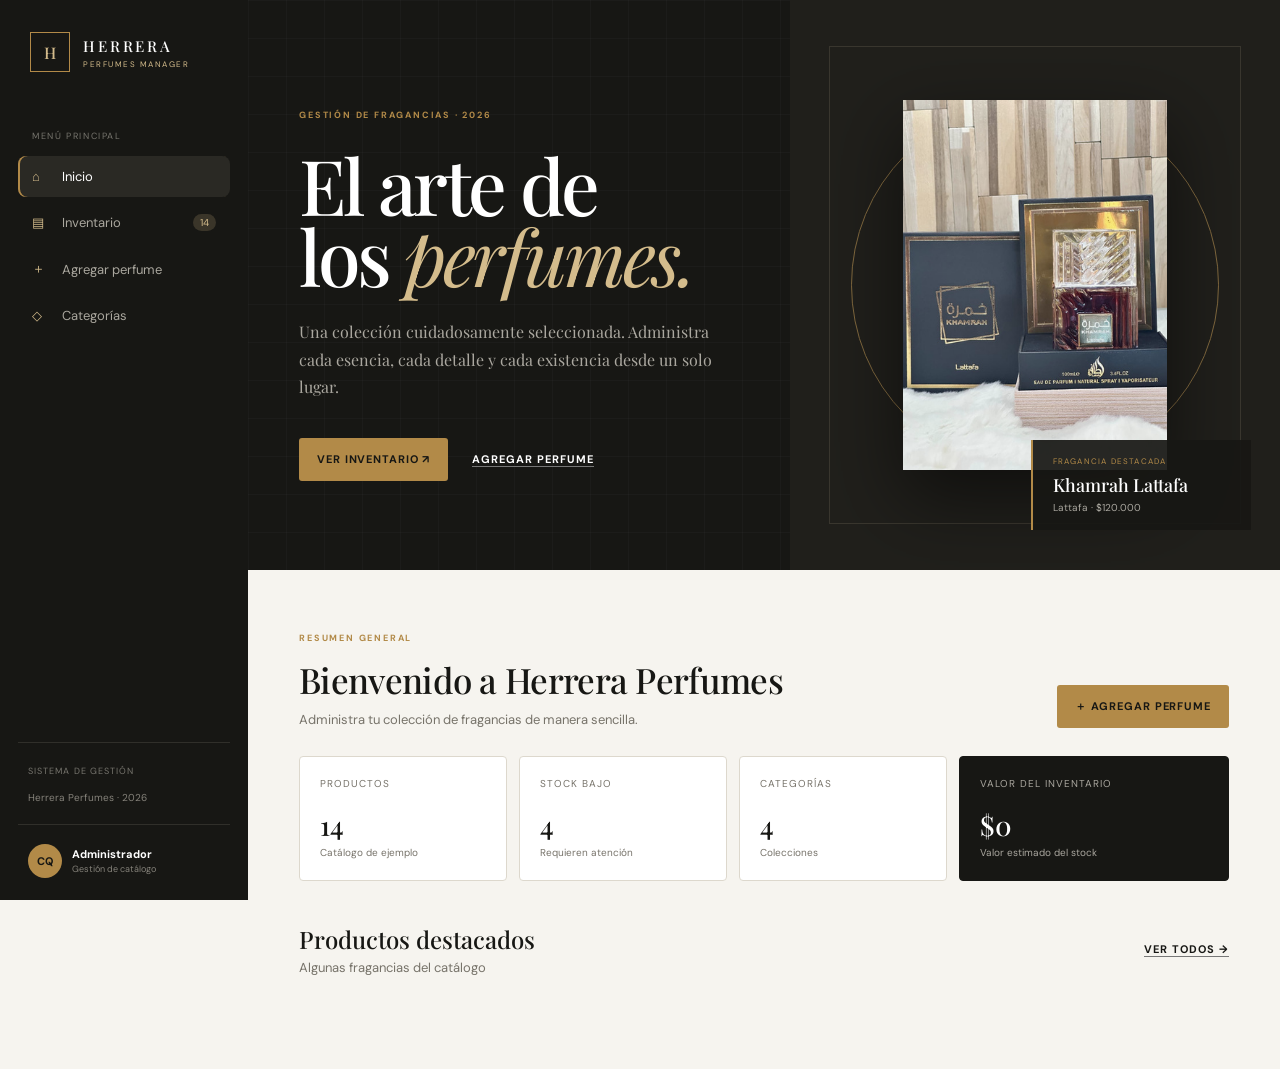
==== index.html @ 4393697f "Add files via upload" ====
<!doctype html>
<html lang="es">

<head>
  <meta charset="UTF-8">
  <meta name="viewport" content="width=device-width, initial-scale=1">
  <meta name="description" content="Herrera Perfumes, administrador de catálogo e inventario de fragancias.">
  <title>Herrera Perfumes Manager</title>
  <link rel="stylesheet" href="css/estilos.css">
  <link rel="stylesheet" href="css/componentes.css">
  <link rel="stylesheet" href="css/responsive.css">
  <script src="js/productos.js" defer></script>
  <script src="js/app.js" defer></script>
  <script src="js/inventario.js" defer></script>
  <script src="js/validaciones.js" defer></script>
</head>

<body>
  <div class="app-shell">
    <aside class="sidebar" id="sidebar">
      <div class="brand"><span class="brand-mark">H</span><span><b>HERRERA</b><small>PERFUMES MANAGER</small></span>
      </div>
      <p class="nav-label">MENÚ PRINCIPAL</p>
      <nav>
        <button class="nav-button active" data-view="home"><span>⌂</span> Inicio</button>
        <button class="nav-button" data-view="inventory"><span>▤</span> Inventario <em id="nav-count">14</em></button>
        <button class="nav-button" data-view="add"><span>＋</span> Agregar perfume</button>
        <button class="nav-button" data-view="categories"><span>◇</span> Categorías</button>
      </nav>
      <div class="sidebar-bottom">
        <p>SISTEMA DE GESTIÓN</p><small>Herrera Perfumes · 2026</small>
        <div class="profile"><span>CQ</span>
          <div><b>Administrador</b><small>Gestión de catálogo</small></div>
        </div>
      </div>
    </aside>
    <header class="mobile-header"><button id="mobile-toggle" aria-label="Abrir menú">☰</button><b>HERRERA
        <span>PERFUMES</span></b></header>
    <div class="mobile-nav" id="mobile-nav" hidden>
      <button data-view="home">Inicio</button><button data-view="inventory">Inventario</button><button
        data-view="add">Agregar perfume</button><button data-view="categories">Categorías</button>
    </div>
    <main id="main-content">
      <section class="view home-view" data-section="home">
        <div class="hero">
          <div class="hero-copy"><span class="eyebrow">GESTIÓN DE FRAGANCIAS · 2026</span>
            <h1>El arte de<br>los <i>perfumes.</i></h1>
            <p>Una colección cuidadosamente seleccionada. Administra cada esencia, cada detalle y cada existencia desde
              un solo lugar.</p>
            <div class="hero-actions"><button class="btn btn-primary" data-view="inventory">Ver inventario
                ↗</button><button class="text-link" data-view="add">Agregar perfume</button></div>
          </div>
          <div class="hero-product">
            <div class="gold-orbit"></div><img src="img/catalog/khamrah.jpg" alt="Perfume Khamrah Lattafa">
            <div class="hero-caption"><span>FRAGANCIA DESTACADA</span><b>Khamrah Lattafa</b><small>Lattafa ·
                $120.000</small></div>
          </div>
        </div>
        <div class="dashboard-block">
          <div class="section-head">
            <div><span class="eyebrow">RESUMEN GENERAL</span>
              <h2>Bienvenido a Herrera Perfumes</h2>
              <p>Administra tu colección de fragancias de manera sencilla.</p>
            </div><button class="btn btn-primary" data-view="add">＋ Agregar perfume</button>
          </div>
          <div class="stats">
            <article class="stat"><span>Productos</span><strong id="stat-products">14</strong><small>Catálogo de
                ejemplo</small></article>
            <article class="stat"><span>Stock bajo</span><strong id="stat-low">4</strong><small>Requieren
                atención</small></article>
            <article class="stat"><span>Categorías</span><strong>4</strong><small>Colecciones</small></article>
            <article class="stat stat-wide"><span>Valor del inventario</span><strong
                id="stat-value">$0</strong><small>Valor estimado del stock</small></article>
          </div>
          <div class="recent-head">
            <div>
              <h3>Productos destacados</h3>
              <p>Algunas fragancias del catálogo</p>
            </div><button class="text-link" data-view="inventory">Ver todos →</button>
          </div>
          <div class="product-grid" id="recent-grid"></div>
        </div>
      </section>
      <section class="view page" data-section="inventory" hidden>
        <div class="page-title">
          <div><span class="eyebrow">CATÁLOGO · REFERENCIAS</span>
            <h1>Inventario de perfumes</h1>
            <p>Consulta y administra los productos de Herrera Perfumes.</p>
          </div><button class="btn btn-primary" data-view="add">＋ Nuevo perfume</button>
        </div>
        <div class="filter-panel"><label class="search-box">⌕ <input id="search" type="search"
              placeholder="Buscar por nombre, marca o categoría..."><button id="clear-search"
              aria-label="Limpiar búsqueda">×</button></label>
          <div class="filters"><label class="select-field"><span>Categoría</span><select id="filter-category">
                <option>Todos</option>
                <option>Caballero</option>
                <option>Dama</option>
                <option>Unisex</option>
                <option>Sets</option>
              </select></label><label class="select-field"><span>Marca</span><select id="filter-brand">
                <option>Todas</option>
                <option>Lattafa</option>
                <option>Armaf</option>
                <option>Paco Rabanne</option>
                <option>Jean Paul Gaultier</option>
                <option>Valentino</option>
                <option>Carolina Herrera</option>
              </select></label><label class="select-field"><span>Estado</span><select id="filter-status">
                <option>Todos</option>
                <option>Disponible</option>
                <option>Stock bajo</option>
                <option>Agotado</option>
              </select></label><label class="select-field"><span>Ordenar por</span><select id="sort">
                <option>Nombre</option>
                <option>Precio menor</option>
                <option>Precio mayor</option>
                <option>Stock</option>
              </select></label></div>
        </div>
        <p class="result-label" id="result-label"></p>
        <div class="table-wrap">
          <table>
            <thead>
              <tr>
                <th>PRODUCTO</th>
                <th>CATEGORÍA</th>
                <th>AROMA</th>
                <th>PRECIO</th>
                <th>STOCK</th>
                <th>STOCK MÍNIMO</th>
                <th>ESTADO</th>
                <th>ACCIONES</th>
              </tr>
            </thead>
            <tbody id="inventory-rows"></tbody>
          </table>
        </div>
        <div id="empty-state" class="empty" hidden>
          <h3>No encontramos perfumes</h3>
          <p>Prueba cambiando la búsqueda o los filtros.</p>
        </div>
      </section>
      <section class="view page" data-section="add" hidden><button class="back-link" data-view="inventory">← Volver al
          inventario</button>
        <div class="page-title">
          <div><span class="eyebrow">CATÁLOGO · NUEVA REFERENCIA</span>
            <h1 id="form-title">Agregar nuevo perfume</h1>
            <p>Registra la información del nuevo producto para tu inventario.</p>
          </div>
        </div>
        <form id="product-form" novalidate>
          <div class="form-section image-section">
            <div class="section-number">01</div>
            <div>
              <h2>Imagen del perfume</h2>
              <p>Agrega una fotografía para identificar el producto.</p>
            </div>
            <div class="image-upload"><label for="field-image" class="upload-drop" id="image-preview"><span
                  class="upload-plus">＋</span><b>Subir imagen</b><small>Selecciona una imagen desde tu
                  equipo</small></label><input id="field-image" type="file" accept="image/*" hidden><small
                id="image-name">No se ha seleccionado una imagen.</small></div>
          </div>
          <div class="form-section">
            <div class="section-number">02</div>
            <div>
              <h2>Información básica</h2>
              <p>Nombre, marca y clasificación del perfume.</p>
            </div>
            <div class="form-grid"><label class="field"><span>Nombre del perfume *</span><input name="name"
                  id="field-name" required maxlength="80"><small class="field-error-text"
                  data-error="name"></small></label><label class="field"><span>Marca *</span><input name="brand"
                  id="field-brand" required maxlength="60"><small class="field-error-text"
                  data-error="brand"></small></label><label class="field"><span>Categoría *</span><select
                  name="category" id="field-category" required>
                  <option value="">Selecciona una categoría</option>
                  <option>Caballero</option>
                  <option>Dama</option>
                  <option>Unisex</option>
                  <option>Sets</option>
                </select><small class="field-error-text" data-error="category"></small></label><label
                class="field"><span>Familia aromática</span><input name="aroma" id="field-aroma"
                  placeholder="Ej. Cítrico y fresco"></label></div>
          </div>
          <div class="form-section">
            <div class="section-number">03</div>
            <div>
              <h2>Precio e inventario</h2>
              <p>Información de venta e inventario.</p>
            </div>
            <div class="form-grid"><label class="field"><span>Precio en COP *</span><input name="price" id="field-price"
                  type="number" min="1" step="1" required><small class="field-error-text"
                  data-error="price"></small></label><label class="field"><span>Unidades disponibles *</span><input
                  name="stock" id="field-stock" type="number" min="0" step="1" required><small class="field-error-text"
                  data-error="stock"></small></label><label class="field"><span>Stock mínimo *</span><input
                  name="minStock" id="field-minStock" type="number" min="0" step="1" value="3" required><small
                  class="field-error-text" data-error="minStock"></small></label><label
                class="field full-field"><span>Descripción del perfume</span><textarea name="description"
                  id="field-description" rows="3" placeholder="Describe brevemente la fragancia"></textarea></label>
            </div>
          </div>
          <div class="form-actions"><button type="button" class="btn btn-secondary"
              data-view="inventory">Cancelar</button><button type="submit" class="btn btn-primary"
              id="save-product">Guardar perfume</button></div>
          <p id="form-message" role="status" aria-live="polite"></p>
        </form>
      </section>
      <section class="view page" data-section="categories" hidden>
        <div class="page-title">
          <div><span class="eyebrow">ORGANIZACIÓN DEL CATÁLOGO</span>
            <h1>Categorías</h1>
            <p>Explora las colecciones de Herrera Perfumes.</p>
          </div>
        </div>
        <div class="category-grid" id="category-grid"></div>
      </section>
      <section class="view page" data-section="detail" hidden><button class="back-link" data-view="inventory">← Volver
          al inventario</button>
        <div id="detail-content"></div>
      </section>
      <div class="toast" id="toast" role="status" hidden></div>
      <div class="modal-backdrop" id="delete-modal" hidden>
        <div class="modal" role="dialog" aria-modal="true" aria-labelledby="modal-title"><button class="modal-close"
            id="modal-close" aria-label="Cerrar">×</button>
          <div class="modal-icon">!</div><span class="eyebrow">CONFIRMACIÓN</span>
          <h2 id="modal-title">¿Eliminar perfume?</h2>
          <p id="modal-text">Esta acción solo afecta la vista actual.</p>
          <div class="modal-actions"><button class="btn btn-secondary" id="cancel-delete">Cancelar</button><button
              class="btn btn-danger" id="confirm-delete">Eliminar perfume</button></div>
        </div>
      </div>
    </main>
  </div>
</body>

</html>
---- css/estilos.css ----
@import url('https://fonts.googleapis.com/css2?family=DM+Sans:wght@400;500;600;700&family=Playfair+Display:ital,wght@0,500;0,600;1,500&display=swap');
:root{--ink:#171714;--ink2:#26251f;--paper:#f6f4ef;--ivory:#eeeadf;--white:#fff;--gold:#b28a48;--gold-light:#d4bc8c;--muted:#77736a;--line:#ddd8cd;--danger:#8f4038;--success:#315e45;font-family:"DM Sans",sans-serif;color:var(--ink);background:var(--paper)}
*{box-sizing:border-box}body{margin:0;min-width:320px;background:var(--paper)}button,input,select,textarea{font:inherit}button{cursor:pointer}h1,h2,h3,h4,p{margin-top:0}h1,h2,h3,h4{font-family:"Playfair Display",serif;font-weight:500}.app-shell{min-height:100vh}main{margin-left:248px;min-height:100vh}.sidebar{width:248px;height:100vh;position:fixed;inset:0 auto 0 0;z-index:30;background:var(--ink);color:white;padding:32px 18px 22px;display:flex;flex-direction:column}.brand{display:flex;align-items:center;gap:13px;padding:0 12px}.brand-mark{width:40px;height:40px;border:1px solid var(--gold);display:grid;place-items:center;color:var(--gold-light);font:500 16px "Playfair Display"}.brand b,.brand small{display:block;letter-spacing:.19em}.brand b{font:500 15px "Playfair Display"}.brand small{color:var(--gold-light);font-size:8px;margin-top:3px}.nav-label{color:#77756e;font-size:9px;letter-spacing:.18em;margin:58px 14px 14px}.sidebar nav{display:grid;gap:5px}.nav-button,.sidebar-bottom button{background:transparent;border:0;color:#aaa79e;display:flex;align-items:center;width:100%;gap:13px;padding:12px 14px;border-radius:8px;text-align:left;font-size:13px;transition:.2s}.nav-button:hover,.nav-button.active{background:#2a2924;color:white}.nav-button.active{box-shadow:inset 2px 0 var(--gold)}.nav-button span{width:17px;color:var(--gold-light)}.nav-button em{margin-left:auto;background:#3a3529;color:var(--gold-light);font-style:normal;padding:2px 7px;border-radius:10px;font-size:10px}.sidebar-bottom{margin-top:auto;border-top:1px solid #302f2a;padding-top:14px}.sidebar-bottom p{color:#77756e;font-size:9px;letter-spacing:.12em;margin:8px 10px}.sidebar-bottom>small{color:#85827a;font-size:10px;margin-left:10px}.profile{display:flex;gap:10px;align-items:center;padding:19px 10px 0;margin-top:18px;border-top:1px solid #302f2a}.profile>span{width:34px;height:34px;border-radius:50%;background:var(--gold);color:var(--ink);display:grid;place-items:center;font-size:11px;font-weight:700}.profile b,.profile small{display:block}.profile b{font-size:11px}.profile small{color:#85827a;font-size:9px;margin-top:2px}.mobile-header,.mobile-nav{display:none}.hero{min-height:570px;background:var(--ink);color:white;display:grid;grid-template-columns:1.05fr .95fr;overflow:hidden}.hero-copy{padding:75px 4vw 55px;display:flex;flex-direction:column;align-items:flex-start;justify-content:center;background-image:linear-gradient(#ffffff06 1px,transparent 1px),linear-gradient(90deg,#ffffff06 1px,transparent 1px);background-size:38px 38px}.eyebrow{color:var(--gold);font-size:9px;font-weight:700;letter-spacing:.2em;text-transform:uppercase}.hero h1{font-size:clamp(52px,6vw,86px);line-height:.92;margin:28px 0;letter-spacing:-.045em}.hero h1 i{color:var(--gold-light);font-weight:400}.hero-copy>p{color:#aaa79f;font-family:"Playfair Display",serif;font-size:16px;line-height:1.7;max-width:460px}.hero-actions{display:flex;gap:24px;align-items:center;margin-top:22px}.btn{border:0;min-height:43px;padding:0 18px;display:inline-flex;justify-content:center;align-items:center;gap:8px;font-size:11px;text-transform:uppercase;letter-spacing:.08em;font-weight:700;transition:.2s;border-radius:3px}.btn:hover{transform:translateY(-1px)}.btn-primary{background:var(--gold);color:var(--ink)}.btn-primary:hover{background:#c29a56}.btn-secondary{background:white;color:var(--ink);border:1px solid var(--line)}.btn-danger{background:#f5e9e6;color:var(--danger);border:1px solid #dfc1bd}.text-link{border:0;background:transparent;color:inherit;padding:0;display:inline-flex;align-items:center;gap:5px;font-size:11px;font-weight:700;text-transform:uppercase;letter-spacing:.09em;border-bottom:1px solid #777}.hero-product{position:relative;min-height:540px;display:flex;align-items:center;justify-content:center;background:#201f1b;overflow:hidden}.hero-product:before{content:"";position:absolute;inset:8%;border:1px solid #39362e}.hero-product img{width:54%;height:65%;object-fit:cover;position:relative;z-index:2;box-shadow:0 28px 70px #0008;filter:saturate(.8)}.gold-orbit{position:absolute;width:min(390px,75%);aspect-ratio:1;border:1px solid #80683e;border-radius:50%}.hero-caption{position:absolute;z-index:3;bottom:40px;right:6%;background:#171714eb;padding:16px 20px;width:220px;border-left:2px solid var(--gold)}.hero-caption span,.hero-caption b,.hero-caption small{display:block}.hero-caption span{color:var(--gold);font-size:8px;letter-spacing:.15em}.hero-caption b{font:500 18px "Playfair Display";margin:7px 0 4px}.hero-caption small{color:#aaa79f;font-size:10px}.dashboard-block{padding:55px 4vw 75px}.section-head,.page-title{display:flex;align-items:flex-end;justify-content:space-between;gap:25px;margin-bottom:28px}.section-head h2,.page-title h1{margin:10px 0 8px;font-size:35px;letter-spacing:-.02em}.section-head p,.page-title p,.recent-head p{color:var(--muted);font-size:13px;margin-bottom:0}.stats{display:grid;grid-template-columns:repeat(3,1fr) 1.3fr;gap:12px;margin-bottom:42px}.stat{background:white;border:1px solid var(--line);padding:20px;min-height:125px;display:flex;flex-direction:column;border-radius:4px}.stat>span{color:var(--muted);font-size:10px;text-transform:uppercase;letter-spacing:.1em}.stat strong{font:500 27px "Playfair Display";margin:17px 0 3px}.stat small{color:var(--muted);font-size:10px}.stat-wide{background:var(--ink);color:white;border-color:var(--ink)}.stat-wide>span,.stat-wide small{color:#aaa79f}.recent-head{display:flex;align-items:center;justify-content:space-between;margin-bottom:18px}.recent-head h3{font-size:24px;margin-bottom:4px}.product-grid{display:grid;grid-template-columns:repeat(4,minmax(0,1fr));gap:14px}.product-card{background:white;border:1px solid var(--line);cursor:pointer;transition:transform .25s,box-shadow .25s;overflow:hidden}.product-card:hover{transform:translateY(-4px);box-shadow:0 15px 35px #28241912}.product-photo{height:205px;position:relative;background:var(--ivory);overflow:hidden}.product-photo img{width:100%;height:100%;object-fit:cover;transition:transform .4s}.product-card:hover img{transform:scale(1.03)}.product-card-body{padding:15px}.product-card-body>span{color:var(--gold);font-size:9px;font-weight:700;letter-spacing:.1em;text-transform:uppercase}.product-card h4{font-size:16px;margin:7px 0 17px;min-height:40px}.product-card-body>div{display:flex;justify-content:space-between;align-items:end;gap:6px}.product-card-body strong{font-size:14px}.product-card-body small{color:var(--muted);font-size:9px}.status{display:inline-flex;align-items:center;gap:6px;padding:5px 8px;background:white;border:1px solid var(--line);white-space:nowrap;font-size:9px;font-weight:600;border-radius:20px}.status i{width:6px;height:6px;background:var(--success);border-radius:50%}.status.stock-bajo{color:#815d1e;background:#faf5e9;border-color:#e8d9b9}.status.stock-bajo i{background:#b1822c}.status.agotado{color:var(--danger);background:#f7edeb;border-color:#e5cbc7}.status.agotado i{background:var(--danger)}.page{padding:55px 4vw 75px;max-width:1500px;margin:0 auto}.page-title{margin-bottom:28px}.filter-panel{background:white;border:1px solid var(--line);padding:16px;margin-bottom:20px}.search-box{height:48px;border:1px solid #cbc5b9;display:flex;align-items:center;gap:10px;padding:0 14px;background:#faf9f6}.search-box:focus-within{border-color:var(--gold);box-shadow:0 0 0 2px #b28a481c}.search-box input{flex:1;border:0;outline:0;background:transparent;font-size:13px;min-width:0}.search-box button{border:0;background:transparent;font-size:20px;color:var(--muted)}.filters{display:grid;grid-template-columns:repeat(4,1fr);gap:10px;margin-top:12px}.select-field span{display:block;color:var(--muted);font-size:9px;text-transform:uppercase;letter-spacing:.08em;margin:0 0 6px 2px}.select-field select,.field select,.field input,.field textarea{width:100%;border:1px solid var(--line);background:white;padding:0 12px;min-height:42px;outline:none;border-radius:2px;color:var(--ink)}.select-field select:focus,.field select:focus,.field input:focus,.field textarea:focus{border-color:var(--gold);box-shadow:0 0 0 2px #b28a4817}.result-label{font-size:12px;color:var(--muted);margin:24px 0 12px}.result-label b{float:right;color:var(--ink)}.table-wrap{background:white;border:1px solid var(--line);overflow-x:auto}table{border-collapse:collapse;width:100%;min-width:900px}th{text-align:left;color:var(--muted);font-size:9px;text-transform:uppercase;letter-spacing:.09em;padding:13px 14px;background:#f4f2ec;border-bottom:1px solid var(--line)}td{padding:11px 14px;border-bottom:1px solid #ebe7df;font-size:11px}tbody tr:hover{background:#fbfaf7}.product-cell{display:flex;align-items:center;gap:11px;border:0;background:transparent;text-align:left;padding:0}.product-cell img{width:44px;height:50px;object-fit:cover;background:var(--ivory)}.product-cell b,.product-cell small{display:block}.product-cell b{font-size:12px;max-width:190px}.product-cell small{color:var(--muted);font-size:8px;margin-top:4px}.row-actions{display:flex;gap:8px}.row-actions button{border:0;background:transparent;font-size:10px;font-weight:600;text-decoration:underline;text-underline-offset:3px}.row-actions .delete{color:var(--danger)}.empty{text-align:center;padding:55px 20px;color:var(--muted)}.empty h3{color:var(--ink)}.form-section{display:grid;grid-template-columns:38px 200px 1fr;gap:22px;background:white;border:1px solid var(--line);padding:26px;margin-bottom:12px}.section-number{color:var(--gold);font:500 14px "Playfair Display";border-top:1px solid var(--gold);padding-top:7px}.form-section h2{font-size:18px;margin:0 0 7px}.form-section>div>p{color:var(--muted);font-size:10px;line-height:1.5;margin:0}.form-grid{display:grid;grid-template-columns:1fr 1fr;gap:17px 14px}.field>span{display:block;font-size:10px;font-weight:600;margin-bottom:7px}.field-error-text{display:block;color:var(--danger);font-size:10px;margin-top:5px;min-height:0}.field.invalid input,.field.invalid select{border-color:var(--danger);background:#fffafa}.field textarea{padding:12px;resize:vertical}.full-field{grid-column:1/-1}.form-actions{display:flex;justify-content:flex-end;gap:9px;padding:15px 0}.back-link{border:0;background:transparent;padding:0;color:var(--muted);font-size:11px;margin-bottom:25px}.category-grid{display:grid;grid-template-columns:repeat(4,minmax(0,1fr));gap:15px}.category-card{position:relative;min-height:280px;overflow:hidden;background:var(--ink);color:white;text-align:left;border:0;padding:0}.category-card img{position:absolute;inset:0;width:100%;height:100%;object-fit:cover;opacity:.65;transition:transform .3s}.category-card:hover img{transform:scale(1.04)}.category-card span{position:absolute;inset:auto 0 0;padding:24px;background:linear-gradient(transparent,#000d)}.category-card small,.category-card b,.category-card em{display:block}.category-card small{font-size:10px;color:var(--gold-light)}.category-card b{font:500 24px "Playfair Display";margin:6px 0}.category-card em{font-style:normal;font-size:10px}.notice{background:white;border:1px solid var(--line);padding:28px;max-width:650px}.notice p{color:var(--muted);line-height:1.6;font-size:13px}.detail-layout{display:grid;grid-template-columns:1fr 1fr;background:white;border:1px solid var(--line)}.detail-photo{background:var(--ivory);padding:35px;display:grid;place-items:center}.detail-photo img{width:75%;height:400px;object-fit:cover}.detail-info{padding:40px}.detail-info h2{font-size:38px}.detail-info .price{font-size:25px;font-weight:700}.detail-info p{line-height:1.7;color:var(--muted)}.toast{position:fixed;z-index:60;top:20px;right:24px;background:var(--ink);color:white;padding:14px 18px;font-size:12px;box-shadow:0 12px 30px #0003}.modal-backdrop{position:fixed;z-index:80;inset:0;background:#0009;display:grid;place-items:center;padding:20px}.modal{width:min(460px,100%);background:var(--paper);padding:30px;position:relative;box-shadow:0 20px 60px #0004}.modal-close{position:absolute;right:15px;top:12px;border:0;background:transparent;font-size:24px}.modal-icon{width:40px;height:40px;border:1px solid var(--gold);display:grid;place-items:center;color:var(--gold);font-size:22px;margin-bottom:18px}.modal h2{font-size:28px;margin:10px 0}.modal p{font-size:13px;color:var(--muted);line-height:1.6}.modal-actions{display:flex;justify-content:flex-end;gap:9px;margin-top:24px}[hidden]{display:none!important}#form-message{font-size:12px;color:var(--success)}

/* Carga de imagen en el formulario de alta/edición */
.image-upload{min-width:0}.upload-drop{height:150px;width:100%;border:1px dashed #c9c1b2;background:#faf9f6;display:flex;flex-direction:column;align-items:center;justify-content:center;gap:7px;cursor:pointer;position:relative;overflow:hidden;color:var(--ink)}.upload-plus{width:28px;height:28px;border:1px solid var(--gold);color:var(--gold);display:grid;place-items:center;font-size:20px}.upload-drop b{font-size:11px}.upload-drop small,.image-upload>small{font-size:10px;color:var(--muted)}.image-upload>small{display:block;margin-top:8px}.upload-drop img{width:100%;height:100%;object-fit:contain;padding:8px}.upload-overlay{position:absolute;bottom:0;left:0;right:0;background:#171714d9;color:white;text-align:center;padding:8px;font-size:10px}.image-section{align-items:start}
---- css/responsive.css ----
@media(max-width:1100px){.product-grid{grid-template-columns:repeat(3,minmax(0,1fr))}.stats{grid-template-columns:repeat(2,minmax(0,1fr))}.category-grid{grid-template-columns:repeat(2,minmax(0,1fr))}.form-section{grid-template-columns:30px 150px 1fr}.hero h1{font-size:clamp(48px,6vw,70px)}}@media(max-width:760px){main{margin-left:0}.sidebar{display:none}.mobile-header{height:62px;background:var(--ink);color:white;display:flex;align-items:center;gap:15px;padding:0 18px;position:sticky;top:0;z-index:40}.mobile-header button{border:1px solid #484337;background:transparent;color:white;width:38px;height:36px;font-size:19px}.mobile-header b{font:500 15px "Playfair Display";letter-spacing:.1em}.mobile-header b span{color:var(--gold-light);font-size:10px}.mobile-nav{position:sticky;top:62px;z-index:39;background:#24231f;padding:10px;display:grid;grid-template-columns:repeat(2,1fr);gap:6px}.mobile-nav button{background:#302e28;color:#eee;border:0;padding:12px;text-align:left}.hero{grid-template-columns:1fr}.hero-copy{padding:55px 25px}.hero h1{font-size:62px}.hero-product{min-height:390px}.hero-product img{height:270px;width:auto;max-width:55%}.gold-orbit{width:280px}.hero-caption{bottom:20px;right:15px}.dashboard-block,.page{padding:35px 18px 50px}.section-head,.page-title{align-items:flex-start;flex-direction:column}.section-head h2,.page-title h1{font-size:30px}.stats{grid-template-columns:repeat(2,minmax(0,1fr))}.product-grid{grid-template-columns:repeat(2,minmax(0,1fr));gap:10px}.product-photo{height:170px}.product-card-body{padding:11px}.product-card h4{font-size:14px}.product-card-body>div{align-items:flex-start;flex-direction:column}.filters{grid-template-columns:repeat(2,minmax(0,1fr))}.form-section{grid-template-columns:28px 1fr;gap:12px;padding:18px}.form-section>div:nth-child(2){grid-column:2}.form-grid{grid-column:1/-1;grid-template-columns:1fr}.form-section>div:nth-child(3){grid-column:1/-1}.detail-layout{grid-template-columns:1fr}.detail-photo img{height:300px}.detail-info{padding:25px}.category-grid{grid-template-columns:repeat(2,minmax(0,1fr))}.category-card{min-height:220px}}@media(max-width:420px){.hero h1{font-size:50px}.hero-actions{gap:15px;flex-wrap:wrap}.stats{grid-template-columns:1fr 1fr}.stat{padding:14px}.stat strong{font-size:22px}.product-grid{grid-template-columns:1fr 1fr}.product-photo{height:140px}.filters{grid-template-columns:1fr}.category-grid{grid-template-columns:1fr}.category-card{min-height:240px}.recent-head{align-items:flex-start;gap:12px}.form-actions{flex-wrap:wrap}}
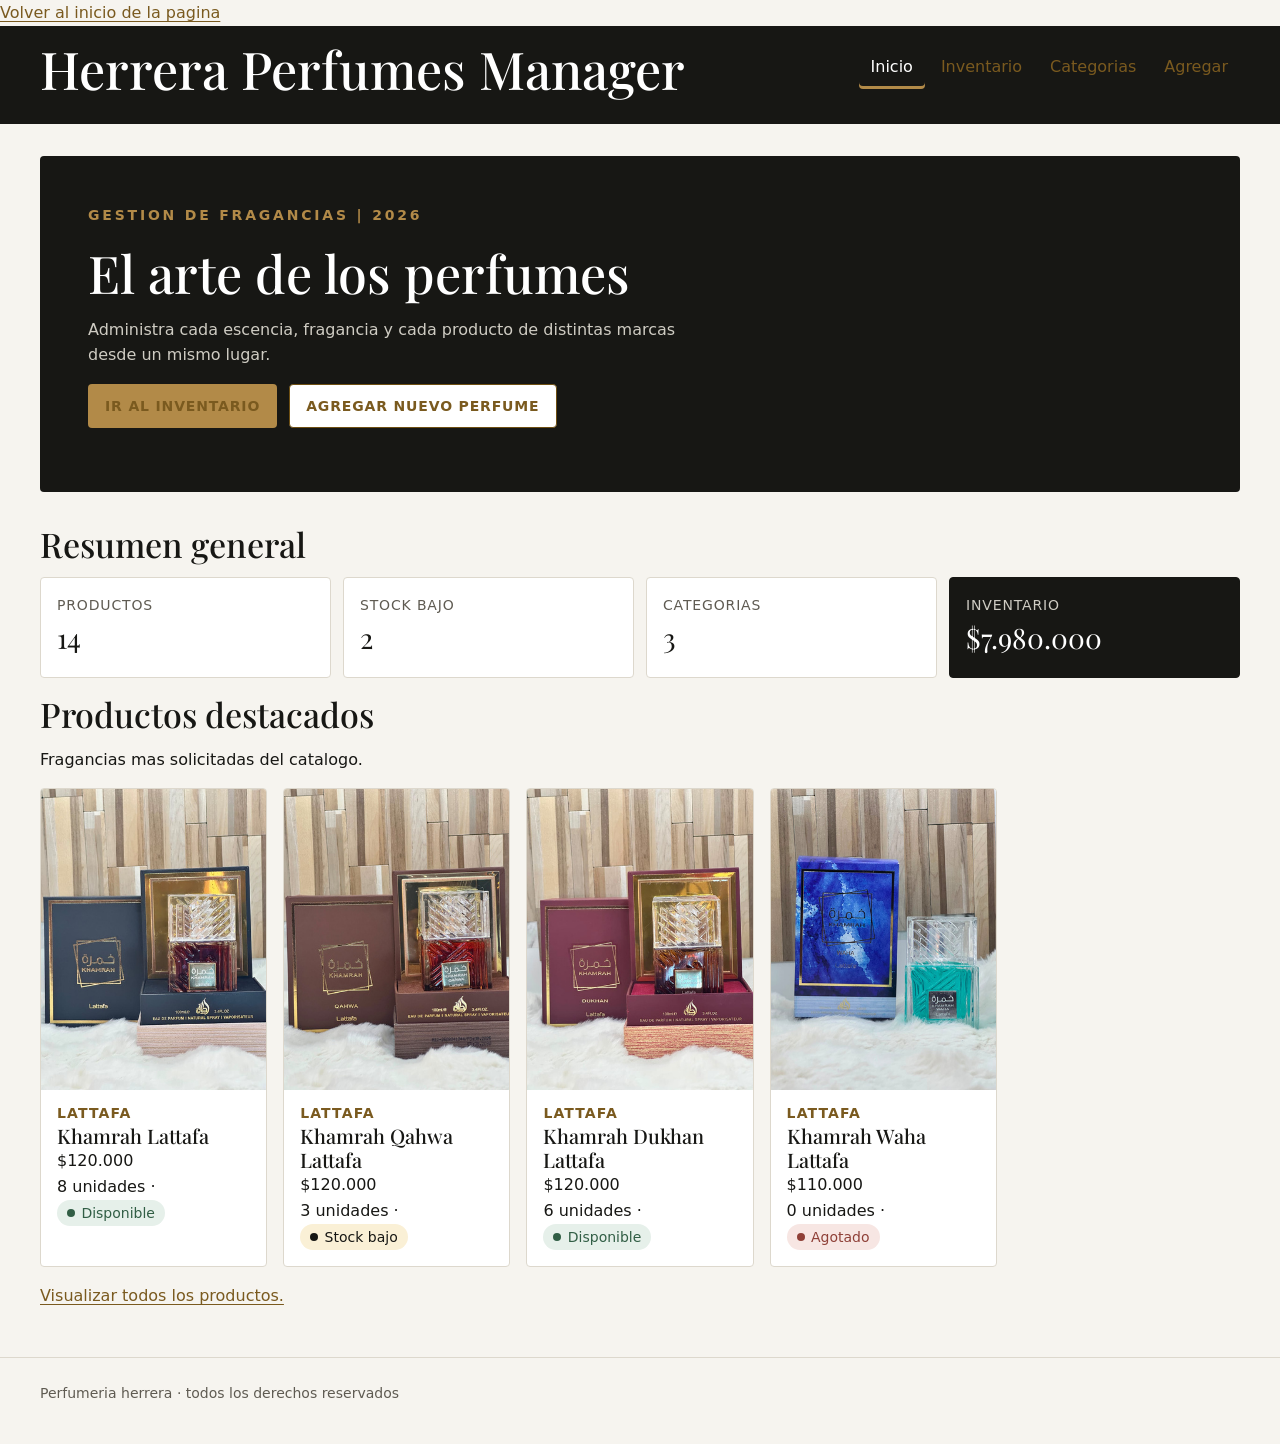
==== commit 4bb76c84: "index al mismo nivel que raiz" ====
--- a/index.html
+++ b/index.html
@@ -1,235 +1,106 @@
-<!doctype html>
+<!DOCTYPE html>
 <html lang="es">
+<head>
+    <meta charset="UTF-8">
+    <meta name="viewport" content="width=device-width, initial-scale=1.0">
+    <meta name="description" content="Administrador de catalogo e invnetario de fragancias.">
+    <title>Herrera Perfumes Manager</title>
+    <link rel="preconnect" href="https://fonts.googleapis.com">
+    <link rel="preconnect" href="https://fonts.gstatic.com" crossorigin>
+    <link rel="stylesheet"
+      href="https://fonts.googleapis.com/css2?family=DM+Sans:wght@400;500;700&family=Playfair+Display:wght@500;600&display=swap">
+    <link rel="stylesheet" href="src/styles/base.css">
+    <link rel="stylesheet" href="src/styles/componentes.css">
+    <link rel="stylesheet" href="src/styles/layout.css">
 
-<head>
-  <meta charset="UTF-8">
-  <meta name="viewport" content="width=device-width, initial-scale=1">
-  <meta name="description" content="Herrera Perfumes, administrador de catálogo e inventario de fragancias.">
-  <title>Herrera Perfumes Manager</title>
-  <link rel="stylesheet" href="css/estilos.css">
-  <link rel="stylesheet" href="css/componentes.css">
-  <link rel="stylesheet" href="css/responsive.css">
-  <script src="js/productos.js" defer></script>
-  <script src="js/app.js" defer></script>
-  <script src="js/inventario.js" defer></script>
-  <script src="js/validaciones.js" defer></script>
+    <script src="src/js/datos.js" defer></script> 
+    <script src="src/js/utilidades.js" defer></script> 
+    <script src="src/js/almacen.js" defer></script> 
+    <script src="src/js/inicio.js" defer></script>
 </head>
+<body>
+    <a class="enlace-regresar" href="#contenido-principal">Volver al inicio de la pagina</a>
+    <header>
+        <h1>Herrera Perfumes Manager</h1>
+        <nav aria-label="Principal">
+             <ul>
+                <li><a href="index.html" aria-current="page">Inicio</a></li>
+                <li><a href="src/inventario.html">Inventario</a></li>
+                <li><a href="src/categorias.html">Categorias</a></li>
+                <li><a href="src/agregar.html">Agregar</a></li> 
+             </ul>
+        </nav>
+    </header>
+   <main id="contenido-principal">
+        <section class="portada" aria-labelledby="titulo-portada">
+            <p>Gestion de fragancias | 2026</p>
+            <h1 id="titulo-portada">El arte de los perfumes</h1>
+            <p>Administra cada escencia, fragancia y cada producto de distintas marcas desde un mismo lugar.</p>
+            <p class="acciones">
+                <a class="boton" href="inventario.html">Ir al inventario</a>
+                <a class="boton boton--secundario" href="agregar.html">Agregar nuevo perfume</a>
+            </p>
+        </section>
 
-<body>
-  <div class="app-shell">
-    <aside class="sidebar" id="sidebar">
-      <div class="brand"><span class="brand-mark">H</span><span><b>HERRERA</b><small>PERFUMES MANAGER</small></span>
-      </div>
-      <p class="nav-label">MENÚ PRINCIPAL</p>
-      <nav>
-        <button class="nav-button active" data-view="home"><span>⌂</span> Inicio</button>
-        <button class="nav-button" data-view="inventory"><span>▤</span> Inventario <em id="nav-count">14</em></button>
-        <button class="nav-button" data-view="add"><span>＋</span> Agregar perfume</button>
-        <button class="nav-button" data-view="categories"><span>◇</span> Categorías</button>
-      </nav>
-      <div class="sidebar-bottom">
-        <p>SISTEMA DE GESTIÓN</p><small>Herrera Perfumes · 2026</small>
-        <div class="profile"><span>CQ</span>
-          <div><b>Administrador</b><small>Gestión de catálogo</small></div>
-        </div>
-      </div>
-    </aside>
-    <header class="mobile-header"><button id="mobile-toggle" aria-label="Abrir menú">☰</button><b>HERRERA
-        <span>PERFUMES</span></b></header>
-    <div class="mobile-nav" id="mobile-nav" hidden>
-      <button data-view="home">Inicio</button><button data-view="inventory">Inventario</button><button
-        data-view="add">Agregar perfume</button><button data-view="categories">Categorías</button>
-    </div>
-    <main id="main-content">
-      <section class="view home-view" data-section="home">
-        <div class="hero">
-          <div class="hero-copy"><span class="eyebrow">GESTIÓN DE FRAGANCIAS · 2026</span>
-            <h1>El arte de<br>los <i>perfumes.</i></h1>
-            <p>Una colección cuidadosamente seleccionada. Administra cada esencia, cada detalle y cada existencia desde
-              un solo lugar.</p>
-            <div class="hero-actions"><button class="btn btn-primary" data-view="inventory">Ver inventario
-                ↗</button><button class="text-link" data-view="add">Agregar perfume</button></div>
-          </div>
-          <div class="hero-product">
-            <div class="gold-orbit"></div><img src="img/catalog/khamrah.jpg" alt="Perfume Khamrah Lattafa">
-            <div class="hero-caption"><span>FRAGANCIA DESTACADA</span><b>Khamrah Lattafa</b><small>Lattafa ·
-                $120.000</small></div>
-          </div>
-        </div>
-        <div class="dashboard-block">
-          <div class="section-head">
-            <div><span class="eyebrow">RESUMEN GENERAL</span>
-              <h2>Bienvenido a Herrera Perfumes</h2>
-              <p>Administra tu colección de fragancias de manera sencilla.</p>
-            </div><button class="btn btn-primary" data-view="add">＋ Agregar perfume</button>
-          </div>
-          <div class="stats">
-            <article class="stat"><span>Productos</span><strong id="stat-products">14</strong><small>Catálogo de
-                ejemplo</small></article>
-            <article class="stat"><span>Stock bajo</span><strong id="stat-low">4</strong><small>Requieren
-                atención</small></article>
-            <article class="stat"><span>Categorías</span><strong>4</strong><small>Colecciones</small></article>
-            <article class="stat stat-wide"><span>Valor del inventario</span><strong
-                id="stat-value">$0</strong><small>Valor estimado del stock</small></article>
-          </div>
-          <div class="recent-head">
-            <div>
-              <h3>Productos destacados</h3>
-              <p>Algunas fragancias del catálogo</p>
-            </div><button class="text-link" data-view="inventory">Ver todos →</button>
-          </div>
-          <div class="product-grid" id="recent-grid"></div>
-        </div>
-      </section>
-      <section class="view page" data-section="inventory" hidden>
-        <div class="page-title">
-          <div><span class="eyebrow">CATÁLOGO · REFERENCIAS</span>
-            <h1>Inventario de perfumes</h1>
-            <p>Consulta y administra los productos de Herrera Perfumes.</p>
-          </div><button class="btn btn-primary" data-view="add">＋ Nuevo perfume</button>
-        </div>
-        <div class="filter-panel"><label class="search-box">⌕ <input id="search" type="search"
-              placeholder="Buscar por nombre, marca o categoría..."><button id="clear-search"
-              aria-label="Limpiar búsqueda">×</button></label>
-          <div class="filters"><label class="select-field"><span>Categoría</span><select id="filter-category">
-                <option>Todos</option>
-                <option>Caballero</option>
-                <option>Dama</option>
-                <option>Unisex</option>
-                <option>Sets</option>
-              </select></label><label class="select-field"><span>Marca</span><select id="filter-brand">
-                <option>Todas</option>
-                <option>Lattafa</option>
-                <option>Armaf</option>
-                <option>Paco Rabanne</option>
-                <option>Jean Paul Gaultier</option>
-                <option>Valentino</option>
-                <option>Carolina Herrera</option>
-              </select></label><label class="select-field"><span>Estado</span><select id="filter-status">
-                <option>Todos</option>
-                <option>Disponible</option>
-                <option>Stock bajo</option>
-                <option>Agotado</option>
-              </select></label><label class="select-field"><span>Ordenar por</span><select id="sort">
-                <option>Nombre</option>
-                <option>Precio menor</option>
-                <option>Precio mayor</option>
-                <option>Stock</option>
-              </select></label></div>
-        </div>
-        <p class="result-label" id="result-label"></p>
-        <div class="table-wrap">
-          <table>
-            <thead>
-              <tr>
-                <th>PRODUCTO</th>
-                <th>CATEGORÍA</th>
-                <th>AROMA</th>
-                <th>PRECIO</th>
-                <th>STOCK</th>
-                <th>STOCK MÍNIMO</th>
-                <th>ESTADO</th>
-                <th>ACCIONES</th>
-              </tr>
-            </thead>
-            <tbody id="inventory-rows"></tbody>
-          </table>
-        </div>
-        <div id="empty-state" class="empty" hidden>
-          <h3>No encontramos perfumes</h3>
-          <p>Prueba cambiando la búsqueda o los filtros.</p>
-        </div>
-      </section>
-      <section class="view page" data-section="add" hidden><button class="back-link" data-view="inventory">← Volver al
-          inventario</button>
-        <div class="page-title">
-          <div><span class="eyebrow">CATÁLOGO · NUEVA REFERENCIA</span>
-            <h1 id="form-title">Agregar nuevo perfume</h1>
-            <p>Registra la información del nuevo producto para tu inventario.</p>
-          </div>
-        </div>
-        <form id="product-form" novalidate>
-          <div class="form-section image-section">
-            <div class="section-number">01</div>
-            <div>
-              <h2>Imagen del perfume</h2>
-              <p>Agrega una fotografía para identificar el producto.</p>
-            </div>
-            <div class="image-upload"><label for="field-image" class="upload-drop" id="image-preview"><span
-                  class="upload-plus">＋</span><b>Subir imagen</b><small>Selecciona una imagen desde tu
-                  equipo</small></label><input id="field-image" type="file" accept="image/*" hidden><small
-                id="image-name">No se ha seleccionado una imagen.</small></div>
-          </div>
-          <div class="form-section">
-            <div class="section-number">02</div>
-            <div>
-              <h2>Información básica</h2>
-              <p>Nombre, marca y clasificación del perfume.</p>
-            </div>
-            <div class="form-grid"><label class="field"><span>Nombre del perfume *</span><input name="name"
-                  id="field-name" required maxlength="80"><small class="field-error-text"
-                  data-error="name"></small></label><label class="field"><span>Marca *</span><input name="brand"
-                  id="field-brand" required maxlength="60"><small class="field-error-text"
-                  data-error="brand"></small></label><label class="field"><span>Categoría *</span><select
-                  name="category" id="field-category" required>
-                  <option value="">Selecciona una categoría</option>
-                  <option>Caballero</option>
-                  <option>Dama</option>
-                  <option>Unisex</option>
-                  <option>Sets</option>
-                </select><small class="field-error-text" data-error="category"></small></label><label
-                class="field"><span>Familia aromática</span><input name="aroma" id="field-aroma"
-                  placeholder="Ej. Cítrico y fresco"></label></div>
-          </div>
-          <div class="form-section">
-            <div class="section-number">03</div>
-            <div>
-              <h2>Precio e inventario</h2>
-              <p>Información de venta e inventario.</p>
-            </div>
-            <div class="form-grid"><label class="field"><span>Precio en COP *</span><input name="price" id="field-price"
-                  type="number" min="1" step="1" required><small class="field-error-text"
-                  data-error="price"></small></label><label class="field"><span>Unidades disponibles *</span><input
-                  name="stock" id="field-stock" type="number" min="0" step="1" required><small class="field-error-text"
-                  data-error="stock"></small></label><label class="field"><span>Stock mínimo *</span><input
-                  name="minStock" id="field-minStock" type="number" min="0" step="1" value="3" required><small
-                  class="field-error-text" data-error="minStock"></small></label><label
-                class="field full-field"><span>Descripción del perfume</span><textarea name="description"
-                  id="field-description" rows="3" placeholder="Describe brevemente la fragancia"></textarea></label>
-            </div>
-          </div>
-          <div class="form-actions"><button type="button" class="btn btn-secondary"
-              data-view="inventory">Cancelar</button><button type="submit" class="btn btn-primary"
-              id="save-product">Guardar perfume</button></div>
-          <p id="form-message" role="status" aria-live="polite"></p>
-        </form>
-      </section>
-      <section class="view page" data-section="categories" hidden>
-        <div class="page-title">
-          <div><span class="eyebrow">ORGANIZACIÓN DEL CATÁLOGO</span>
-            <h1>Categorías</h1>
-            <p>Explora las colecciones de Herrera Perfumes.</p>
-          </div>
-        </div>
-        <div class="category-grid" id="category-grid"></div>
-      </section>
-      <section class="view page" data-section="detail" hidden><button class="back-link" data-view="inventory">← Volver
-          al inventario</button>
-        <div id="detail-content"></div>
-      </section>
-      <div class="toast" id="toast" role="status" hidden></div>
-      <div class="modal-backdrop" id="delete-modal" hidden>
-        <div class="modal" role="dialog" aria-modal="true" aria-labelledby="modal-title"><button class="modal-close"
-            id="modal-close" aria-label="Cerrar">×</button>
-          <div class="modal-icon">!</div><span class="eyebrow">CONFIRMACIÓN</span>
-          <h2 id="modal-title">¿Eliminar perfume?</h2>
-          <p id="modal-text">Esta acción solo afecta la vista actual.</p>
-          <div class="modal-actions"><button class="btn btn-secondary" id="cancel-delete">Cancelar</button><button
-              class="btn btn-danger" id="confirm-delete">Eliminar perfume</button></div>
-        </div>
-      </div>
-    </main>
-  </div>
+        <section aria-labelledby="titulo-resumen">
+            <h2 id="titulo-resumen">Resumen general</h2>
+            <dl class="estadisticas">
+                <div>
+                    <dt>Productos</dt>
+                    <dd id="resumen-productos">-</dd>
+                </div>
+                <div>
+                    <dt>Stock bajo</dt>
+                    <dd id="resumen-bajo-stock">-</dd>
+                </div>
+                <div>
+                    <dt>Categorias</dt>
+                    <dd id="resumen-categorias">-</dd>
+                </div>
+                <div>
+                    <dt>Inventario</dt>
+                    <dd id="resumen-inventario">-</dd>
+                </div>
+            </dl>
+        </section>
+
+        <section aria-labelledby="titulo-destacados">
+            <h2 id="titulo-destacados">Productos destacados</h2>
+            <p>Fragancias mas solicitadas del catalogo.</p>
+
+            <ul class="rejilla" id="lista-destacados">
+                <!--Toca hablar con cristian sobre los elementos que apraceran aqui-->
+                <li>
+                    <article class="tarjeta" data-estado="disponible">
+                        <img src="img/catalog/khamrah.jpg"
+                        alt="frasco del perfume Khamrah Laffata"
+                        width="300" height="400" loading="lazy">
+                        <p>Laffata</p>
+                        <h3><a href="detalle.html?id=1">Khamrah Laffata</a></h3>
+                        <data value="120000">$120.000</data>
+                        <p>8 Unidades · <span class="estado">Disponible</span></p>
+                    </article>
+                </li>
+            </ul>
+
+            <p><a href="inventario.html">Visualizar todos los productos.</a></p>
+        </section>
+
+        <template id="plantilla-tarjeta">
+            <li>
+                <article class="tarjeta">
+                    <img src="data:," alt="" width="300" height="400" loading="lazy">
+                    <p data-campo="marca"></p>
+                    <h3><a href="#" data-campo="nombre"></a></h3>
+                    <p><data data-campo="precio"></data></p>
+                    <p><span data-campo="stock">·</span><span class="estado" data-campo="estado"></span></p>
+                </article>
+            </li>
+        </template>
+   </main> 
+
+   <footer>
+        <p>Perfumeria herrera · todos los derechos reservados</p>
+   </footer>
 </body>
-
 </html>
--- a/src/styles/base.css
+++ b/src/styles/base.css
@@ -0,0 +1,142 @@
+:root{
+    --color-tinta: #171714;
+    --color-papel: #f6f4ef;
+    --color-marfil: #eeeadf;
+    --color-blanco: #ffffff;
+    --color-linea: #ddd8cd;
+    --color-texto: var(--color-tinta);
+    --color-texto-suave: #5f5b52;
+    --color-dorado: #b28a48;
+    --color-dorado-claro: #d4bc8c;
+    --color-dorado-oscuro: #7a5a1f;
+    --color-peligro: #8f4038;
+    --color-exito: #315e45;
+
+    --fuente-texto: "DM-sans", system-ui, apple-system, "segoe UI", sans-serif;
+    --fuente-titulo: "Playfair Display", Georgia, "Times New Roman", serif;
+
+    --espacio-1: 0.25rem;
+    --espacio-2: 0.5rem;
+    --espacio-3: 0.75rem;
+    --espacio-4: 1rem;
+    --espacio-5: 1.5rem;
+    --espacio-6: 2rem;
+    --espacio-7: 3rem;
+
+    --radio: 4px;
+    --ancho-maximo: 75rem;
+
+    --color-texto-claro: #cfccc3;
+    --color-fondo-hover: #2a2924;
+    --color-dorado-hover: #857f73;
+    --color-borde-campo: #6e4f12;
+    --borde: 1px solid var(--color-linea);
+    --sombra: 0 0.75rem rgb(40 36 25 / 0.1);
+
+    *,
+    *::before,
+    *::after {
+        box-sizing: border-box;
+    }
+
+    * {
+        margin: 0;
+    }
+
+    img,
+    svg {
+        display: block;
+        max-width: 100%;
+        height: auto;
+    }
+
+    input,
+    button,
+    textarea,
+    select {
+        font: inherit;
+    }
+
+    [hidden] {
+        display: none !important;
+    }
+
+    body {
+        min-height: 100vh;
+        font-family: var(--fuente-texto);
+        font-size: 1rem;
+        line-height: 1.6;
+        color: var(--color-texto);
+        background: var(--color-papel);
+    }
+
+    h1,
+    h2,
+    h3,
+    h4 {
+        font-family: var(--fuente-titulo);
+        font-weight: 500;
+        line-height: 1.2;
+        margin-block-end: var(--espacio-3);
+    }
+
+    h1 { font-size: clamp(2rem, 1.4rem + 2.5vw, 3.25rem); }
+    h2 { font-size: clamp(1.5rem, 1.2rem + 1.2vw, 2.125rem); }
+    h3 { font-size: 1.25rem; }
+
+    p,
+    ul,
+    ol,
+    dl,
+    table,
+    form {
+        margin-block-end: var(--espacio-4);
+    }
+
+    small {
+        font-size: 0.875rem;
+        color: var(--color-texto-suave);
+    }
+
+    a {
+        color: var(--color-dorado-oscuro);
+        text-underline-offset: 0.2em;
+    }
+
+    a:hover {
+        text-decoration-thickness: 2px;
+    }
+
+    :focus-visible {
+        outline: 3px solid var(--color-dorado-oscuro);
+        outline-offset: 3px;
+    }
+
+    .enlace-saltar {
+        position: absolute;
+        top: -4rem;
+        left: var(--espacio-4);
+        z-index: 100;
+        padding: var(--espacio-2) var(--espacio-4);
+        background: var(--color-tinta);
+        color: var(--color-blanco);
+    }
+
+    .enlace-saltar:focus {
+        top: var(--espacio-4);
+    }
+
+    @media (prefers-reduced-motion: reduce) {
+        * {
+            animation-duration: 0.01ms !important;
+            transition-duration: 0.01ms !important;
+            scroll-behavior: auto !important;
+        }
+    }
+
+    main{
+        width: min(100% - 2rem, var(--ancho-maximo));
+        margin-inline: auto;
+        padding-block: var(--espacio-6);
+    }
+}
--- a/src/styles/componentes.css
+++ b/src/styles/componentes.css
@@ -0,0 +1,414 @@
+.boton,
+button {
+  display: inline-flex;
+  align-items: center;
+  justify-content: center;
+  min-height: 2.75rem;
+  padding: 0 var(--espacio-4);
+  border: 1px solid transparent;
+  border-radius: var(--radio);
+  background: var(--color-dorado);
+  color: var(--color-tinta);
+  font-size: 0.875rem;
+  font-weight: 700;
+  letter-spacing: 0.06em;
+  text-transform: uppercase;
+  text-decoration: none;
+  cursor: pointer;
+  transition: background-color 0.2s, transform 0.2s;
+}
+
+.boton:hover,
+button:hover {
+  background: var(--color-dorado-hover);
+  transform: translateY(-1px);
+}
+
+button:disabled {
+  opacity: 0.5;
+  cursor: not-allowed;
+}
+
+.boton--secundario {
+  background: var(--color-blanco);
+  border-color: var(--color-borde-campo);
+}
+
+.boton--secundario:hover {
+  background: var(--color-marfil);
+}
+
+.boton--peligro {
+  background: #f7e6e3;
+  border-color: var(--color-peligro);
+  color: var(--color-peligro);
+}
+
+.boton--peligro:hover {
+  background: #f0d3ce;
+}
+
+.boton--chico {
+  min-height: 2.5rem;
+  padding-inline: var(--espacio-3);
+}
+
+/*Portada*/
+.portada {
+  margin-bottom: var(--espacio-6);
+  padding: var(--espacio-6) var(--espacio-5);
+  border-radius: var(--radio);
+  background: var(--color-tinta);
+  color: var(--color-blanco);
+}
+
+.portada > p:first-child {
+  font-size: 0.875rem;
+  font-weight: 700;
+  letter-spacing: 0.2em;
+  text-transform: uppercase;
+  color: var(--color-dorado);
+}
+
+.portada p {
+  max-width: 40rem;
+  color: var(--color-texto-claro);
+}
+
+.portada h1 {
+  color: var(--color-blanco);
+}
+
+.portada :focus-visible {
+  outline-color: var(--color-dorado-claro);
+}
+
+@media (min-width: 48rem) {
+  .portada {
+    padding: var(--espacio-7);
+  }
+}
+
+/*Estadísticas*/
+.estadisticas > div {
+  padding: var(--espacio-4);
+  border: var(--borde);
+  border-radius: var(--radio);
+  background: var(--color-blanco);
+}
+
+.estadisticas dt {
+  font-size: 0.875rem;
+  letter-spacing: 0.06em;
+  text-transform: uppercase;
+  color: var(--color-texto-suave);
+}
+
+.estadisticas dd {
+  margin: 0;
+  font-family: var(--fuente-titulo);
+  font-size: 1.75rem;
+}
+
+.estadisticas > div:last-child {
+  border-color: var(--color-tinta);
+  background: var(--color-tinta);
+  color: var(--color-blanco);
+}
+
+.estadisticas > div:last-child dt {
+  color: var(--color-texto-claro);
+}
+
+/*Tarjeta*/
+.tarjeta {
+  position: relative;
+  height: 100%;
+  overflow: hidden;
+  border: var(--borde);
+  border-radius: var(--radio);
+  background: var(--color-blanco);
+  transition: transform 0.25s, box-shadow 0.25s;
+}
+
+.tarjeta:hover {
+  transform: translateY(-4px);
+  box-shadow: var(--sombra);
+}
+
+.tarjeta:has(:focus-visible) {
+  outline: 3px solid var(--color-dorado-oscuro);
+  outline-offset: 3px;
+}
+
+.tarjeta img {
+  width: 100%;
+  aspect-ratio: 3 / 4;
+  object-fit: cover;
+  background: var(--color-marfil);
+}
+
+.tarjeta > :not(img) {
+  margin: 0;
+  padding-inline: var(--espacio-4);
+}
+
+.tarjeta > img + * {
+  padding-top: var(--espacio-3);
+}
+
+.tarjeta > :last-child {
+  padding-bottom: var(--espacio-4);
+}
+
+.tarjeta > img + p {
+  font-size: 0.875rem;
+  font-weight: 700;
+  letter-spacing: 0.08em;
+  text-transform: uppercase;
+  color: var(--color-dorado-oscuro);
+}
+
+.tarjeta h3 a {
+  color: inherit;
+  text-decoration: none;
+}
+
+.tarjeta a:focus-visible {
+  outline: none;
+}
+
+/* Enlace extendido: la capa invisible cubre toda la tarjeta */
+.tarjeta a::after {
+  content: "";
+  position: absolute;
+  inset: 0;
+}
+
+/*Etiqueta de estado*/
+.estado {
+  display: inline-flex;
+  align-items: center;
+  gap: 0.4rem;
+  padding: 0.125rem 0.625rem;
+  border-radius: 999px;
+  background: #e6f0ea;
+  color: var(--color-exito);
+  font-size: 0.875rem;
+  font-weight: 500;
+  white-space: nowrap;
+}
+
+.estado::before {
+  content: "";
+  width: 0.5rem;
+  height: 0.5rem;
+  border-radius: 50%;
+  background: currentColor;
+}
+
+[data-estado="stock-bajo"] .estado {
+  background: #faf0d6;
+  color: var(--color-alerta);
+}
+
+[data-estado="agotado"] .estado {
+  background: #f7e6e3;
+  color: var(--color-peligro);
+}
+
+/*Formularios*/
+.formulario {
+  max-width: 40rem;
+}
+
+fieldset {
+  min-width: 0;
+  margin: 0 0 var(--espacio-5);
+  padding: var(--espacio-4) var(--espacio-5) var(--espacio-5);
+  border: var(--borde);
+  border-radius: var(--radio);
+  background: var(--color-blanco);
+}
+
+legend {
+  padding-inline: var(--espacio-2);
+  font-family: var(--fuente-titulo);
+  font-size: 1.125rem;
+}
+
+fieldset > div + div {
+  margin-top: var(--espacio-4);
+}
+
+label {
+  display: block;
+  margin-bottom: var(--espacio-1);
+  font-size: 0.875rem;
+  font-weight: 500;
+}
+
+input,
+select,
+textarea {
+  width: 100%;
+  min-height: 2.75rem;
+  padding: var(--espacio-2) var(--espacio-3);
+  border: 1px solid var(--color-borde-campo);
+  border-radius: var(--radio);
+  background: var(--color-blanco);
+  color: var(--color-texto);
+}
+
+input[type="file"] {
+  min-height: auto;
+}
+
+textarea {
+  min-height: 6rem;
+  resize: vertical;
+}
+
+input:focus-visible,
+select:focus-visible,
+textarea:focus-visible {
+  border-color: var(--color-dorado-oscuro);
+}
+
+input:user-invalid,
+select:user-invalid,
+textarea:user-invalid {
+  border-color: var(--color-peligro);
+  box-shadow: 0 0 0 1px var(--color-peligro);
+}
+
+small {
+  display: block;
+}
+
+small:not(:empty) {
+  margin-top: var(--espacio-1);
+}
+
+small[id^="error-"] {
+  font-weight: 500;
+  color: var(--color-peligro);
+}
+
+fieldset img {
+  max-width: 12rem;
+  margin-top: var(--espacio-3);
+  border-radius: var(--radio);
+}
+
+/*Tabla*/
+.tabla-contenedor {
+  margin-bottom: var(--espacio-4);
+  overflow-x: auto;
+  border: var(--borde);
+  border-radius: var(--radio);
+  background: var(--color-blanco);
+}
+
+table {
+  width: 100%;
+  min-width: 44rem;
+  margin: 0;
+  border-collapse: collapse;
+}
+
+caption {
+  padding: var(--espacio-3) var(--espacio-4);
+  text-align: left;
+  font-weight: 500;
+  color: var(--color-texto-suave);
+}
+
+th,
+td {
+  padding: var(--espacio-3) var(--espacio-4);
+  border-bottom: var(--borde);
+  text-align: left;
+  vertical-align: middle;
+}
+
+thead th {
+  background: #f4f2ec;
+  font-size: 0.875rem;
+  letter-spacing: 0.06em;
+  text-transform: uppercase;
+  color: var(--color-texto-suave);
+}
+
+tbody th {
+  font-weight: 500;
+}
+
+tbody tr:hover {
+  background: #fbfaf7;
+}
+
+tbody tr:last-child > * {
+  border-bottom: 0;
+}
+
+td data {
+  font-weight: 700;
+  font-variant-numeric: tabular-nums;
+}
+
+td:last-child {
+  white-space: nowrap;
+}
+
+td > * + * {
+  margin-inline-start: var(--espacio-2);
+}
+
+/*Modal*/
+dialog {
+  width: min(100% - 2rem, 28rem);
+  margin: auto;
+  padding: var(--espacio-5);
+  border: 0;
+  border-radius: var(--radio);
+  background: var(--color-papel);
+  color: var(--color-texto);
+  box-shadow: var(--sombra);
+}
+
+dialog::backdrop {
+  background: rgb(0 0 0 / 0.6);
+}
+
+dialog form {
+  display: flex;
+  flex-wrap: wrap;
+  justify-content: flex-end;
+  gap: var(--espacio-2);
+  margin: 0;
+}
+
+dialog h2,
+dialog p {
+  flex-basis: 100%;
+  margin: 0;
+}
+
+/*Aviso (toast)*/
+.aviso {
+  position: fixed;
+  top: var(--espacio-4);
+  right: var(--espacio-4);
+  z-index: 60;
+  max-width: min(100% - 2rem, 24rem);
+  border-radius: var(--radio);
+  background: var(--color-tinta);
+  color: var(--color-blanco);
+  font-size: 0.875rem;
+}
+
+.aviso:not(:empty) {
+  padding: var(--espacio-3) var(--espacio-4);
+  box-shadow: var(--sombra);
+}
--- a/src/styles/layout.css
+++ b/src/styles/layout.css
@@ -0,0 +1,159 @@
+:root {
+    /*Cabecera y pie*/
+  --margen-lateral: max(var(--espacio-4), calc((100% - var(--ancho-maximo)) / 2));
+}
+
+/*Pie pegado abajo*/
+body {
+  display: flex;
+  flex-direction: column;
+}
+
+main {
+  flex: 1;
+}
+
+/*Cabecera*/
+body > header {
+  display: flex;
+  flex-wrap: wrap;
+  align-items: center;
+  justify-content: space-between;
+  gap: var(--espacio-3) var(--espacio-5);
+  padding-block: var(--espacio-3);
+  padding-inline: var(--margen-lateral);
+  background: var(--color-tinta);
+  color: var(--color-blanco);
+}
+
+body > header > p {
+  margin: 0;
+  font-family: var(--fuente-titulo);
+  font-size: 1.125rem;
+  letter-spacing: 0.15em;
+  text-transform: uppercase;
+  color: var(--color-dorado-claro);
+}
+
+body > header :focus-visible {
+  outline-color: var(--color-dorado-claro);
+}
+
+/*Navegación*/
+nav ul {
+  display: flex;
+  flex-wrap: wrap;
+  gap: var(--espacio-1);
+  margin: 0;
+  padding: 0;
+  list-style: none;
+}
+
+nav a {
+  display: flex;
+  align-items: center;
+  min-height: 2.75rem;
+  padding-inline: var(--espacio-3);
+  border-radius: var(--radio);
+  color: var(--color-texto-claro);
+  text-decoration: none;
+}
+
+nav a:hover {
+  background: var(--color-fondo-hover);
+  color: var(--color-blanco);
+}
+
+nav a[aria-current="page"] {
+  color: var(--color-blanco);
+  box-shadow: inset 0 -3px 0 var(--color-dorado);
+}
+
+/* ---------- Pie ---------- */
+body > footer {
+  padding-block: var(--espacio-5);
+  padding-inline: var(--margen-lateral);
+  border-top: var(--borde);
+  font-size: 0.875rem;
+  color: var(--color-texto-suave);
+}
+
+body > footer p {
+  margin: 0;
+}
+
+/*Rejilla de tarjetas*/
+.rejilla {
+  display: grid;
+  grid-template-columns: repeat(auto-fill, minmax(min(100%, 12rem), 1fr));
+  gap: var(--espacio-4);
+  margin: 0 0 var(--espacio-6);
+  padding: 0;
+  list-style: none;
+}
+
+/*Estadísticas*/
+.estadisticas {
+  display: grid;
+  grid-template-columns: repeat(2, minmax(0, 1fr));
+  gap: var(--espacio-3);
+  margin-bottom: var(--espacio-6);
+}
+
+@media (min-width: 48rem) {
+  .estadisticas {
+    grid-template-columns: repeat(4, minmax(0, 1fr));
+  }
+}
+
+/*Filtros del inventario*/
+.filtros {
+  display: grid;
+  grid-template-columns: repeat(auto-fit, minmax(min(100%, 11rem), 1fr));
+  gap: var(--espacio-3);
+  align-items: end;
+  padding: var(--espacio-4);
+  background: var(--color-blanco);
+  border: var(--borde);
+  border-radius: var(--radio);
+}
+
+.filtros > div:first-child {
+  grid-column: 1 / -1;
+}
+
+/*Detalle del perfume*/
+.detalle {
+  display: grid;
+  gap: var(--espacio-2) var(--espacio-6);
+}
+
+.detalle > img {
+  width: 100%;
+  max-width: 20rem;
+  border-radius: var(--radio);
+}
+
+@media (min-width: 48rem) {
+  .detalle {
+    grid-template-columns: minmax(0, 18rem) minmax(0, 1fr);
+    align-items: start;
+  }
+
+  .detalle > img {
+    grid-column: 1;
+    grid-row: 1 / span 5;
+  }
+
+  .detalle > :not(img) {
+    grid-column: 2;
+  }
+}
+
+/*Barra de acciones*/
+.acciones {
+  display: flex;
+  flex-wrap: wrap;
+  align-items: center;
+  gap: var(--espacio-3);
+}
